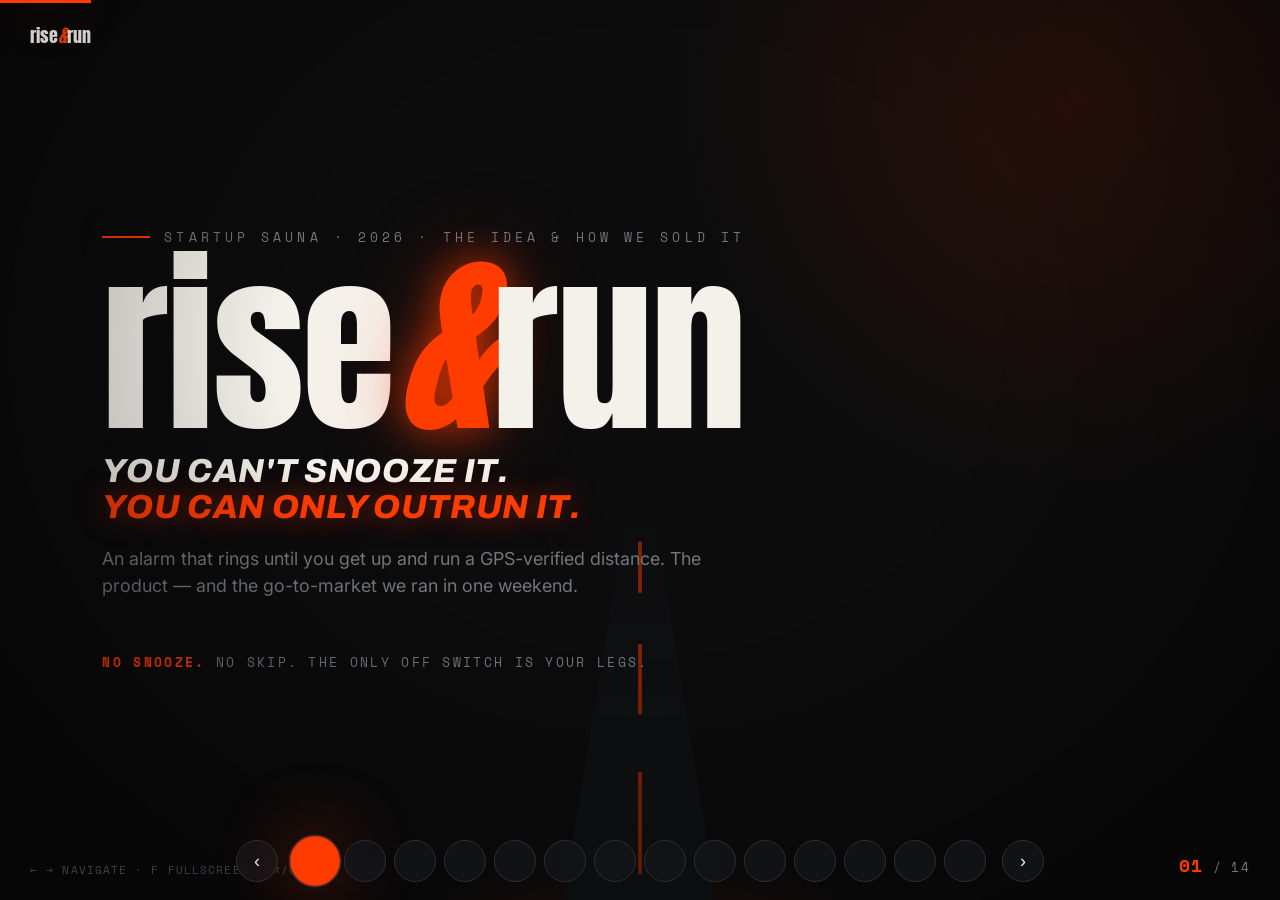
==== deck/index.html @ 5d92123a "fix slide 11 print/PDF layout (side-by-side screenshots)" ====
<!DOCTYPE html>
<html lang="en">
<head>
<meta charset="UTF-8" />
<meta name="viewport" content="width=device-width, initial-scale=1.0" />
<title>rise&amp;run — pitch deck</title>

<!--
  ============================================================================
  rise&run — PITCH DECK  (single self-contained file, no build step)
  ============================================================================
  COMBINED DECK: product fundamentals + a tight ~4-slide marketing/traction
  section with real Reddit proof. Built for a sales/marketing hackathon
  judged on "the idea AND how you sell it."

  HOW TO PRESENT
    1. Open this file in any modern browser (double-click index.html, or
       drag it into Chrome/Safari/Firefox).
    2. Navigate:
         →  /  Space  /  PageDown   = next slide
         ←  /  PageUp               = previous slide
         click the on-screen ‹ ›  or the dots at the bottom
         Home / End                = jump to first / last slide
    3. Press  f  for fullscreen (presentation mode).
    4. The slide counter (bottom-right) shows where you are.

  HOW TO EXPORT A PDF (this is how it gets sent to the judge)
    1. Press  Cmd-P  (Mac)  /  Ctrl-P  (Win/Linux).
    2. Destination: "Save as PDF".
    3. Layout: Landscape.   Margins: None.
    4. IMPORTANT: enable "Background graphics" so the black/ember art prints.
    5. Save → one clean slide per page.

  Screenshots (shot-getdisciplined.jpg, shot-sideproject.jpg) are local files
  in this folder. Fonts load from Google Fonts with system-font fallbacks, so
  the deck still renders fully offline.
  ============================================================================
-->

<link rel="preconnect" href="https://fonts.googleapis.com" />
<link rel="preconnect" href="https://fonts.gstatic.com" crossorigin />
<link href="https://fonts.googleapis.com/css2?family=Anton&family=Archivo:ital,wght@0,400..900;1,400..900&family=Inter:wght@400;500;600;700;800&family=Space+Mono:wght@400;700&display=swap" rel="stylesheet" />

<style>
  /* ===================== TOKENS ===================== */
  :root{
    --ink:#0B0B0C;
    --surface:#15181C;
    --ember:#FF3B00;
    --lime:#C6FF00;
    --bone:#F4F1EA;
    --steel:#6E757C;

    --ember-glow: 0 0 60px rgba(255,59,0,.45);
    --display: "Anton", "Archivo", "Arial Narrow", system-ui, sans-serif;
    --cond:    "Archivo", "Arial Narrow", system-ui, sans-serif;
    --body:    "Inter", system-ui, -apple-system, sans-serif;
    --mono:    "Space Mono", ui-monospace, "SFMono-Regular", monospace;
  }

  *{ box-sizing:border-box; margin:0; padding:0; }
  html,body{ height:100%; }
  body{
    background:var(--ink);
    color:var(--bone);
    font-family:var(--body);
    -webkit-font-smoothing:antialiased;
    overflow:hidden;
  }

  /* ===================== GLOBAL TEXTURE ===================== */
  /* film grain + vignette, fixed across the whole viewport */
  .grain, .vignette{
    position:fixed; inset:0; pointer-events:none; z-index:50;
  }
  .grain{
    opacity:.06; mix-blend-mode:overlay;
    background-image:url("data:image/svg+xml,%3Csvg xmlns='http://www.w3.org/2000/svg' width='160' height='160'%3E%3Cfilter id='n'%3E%3CfeTurbulence type='fractalNoise' baseFrequency='0.9' numOctaves='2' stitchTiles='stitch'/%3E%3C/filter%3E%3Crect width='100%25' height='100%25' filter='url(%23n)'/%3E%3C/svg%3E");
  }
  .vignette{
    background:radial-gradient(ellipse at 50% 38%, transparent 40%, rgba(0,0,0,.55) 100%);
    z-index:49;
  }

  /* ===================== DECK / SLIDES ===================== */
  .deck{ position:relative; height:100vh; width:100vw; }

  .slide{
    position:absolute; inset:0;
    display:none;
    flex-direction:column; justify-content:center;
    padding:6vh 8vw;
    opacity:0;
    transform:translateY(14px);
    transition:opacity .5s ease, transform .5s ease;
    overflow:hidden;
  }
  .slide.active{ display:flex; opacity:1; transform:none; }

  /* slide-level radial ember bloom (cheap depth) */
  .slide::before{
    content:""; position:absolute; z-index:0; pointer-events:none;
    width:75vw; height:75vw; right:-22vw; top:-30vw; border-radius:50%;
    background:radial-gradient(circle, rgba(255,59,0,.13) 0%, transparent 60%);
  }
  .slide > *{ position:relative; z-index:1; }

  /* section divider tint — marketing slides get a faint lime bloom */
  .slide.mktg::before{
    background:radial-gradient(circle, rgba(198,255,0,.10) 0%, transparent 60%);
  }

  /* kicker / eyebrow */
  .kicker{
    font-family:var(--mono);
    font-size:clamp(11px,1vw,14px);
    letter-spacing:.32em; text-transform:uppercase;
    color:var(--steel);
    display:flex; align-items:center; gap:14px;
    margin-bottom:2.4vh;
  }
  .kicker .num{ color:var(--ember); }
  .kicker .bar{ flex:0 0 48px; height:2px; background:var(--ember); box-shadow:var(--ember-glow); }
  .slide.mktg .kicker .num{ color:var(--lime); }
  .slide.mktg .kicker .bar{ background:var(--lime); box-shadow:0 0 60px rgba(198,255,0,.4); }
  .kicker .seg{ color:var(--lime); letter-spacing:.18em; }

  h1,h2{
    font-family:var(--display);
    font-weight:400;
    line-height:.92;
    letter-spacing:.005em;
    text-transform:uppercase;
  }
  .h-xl{ font-size:clamp(44px,8.4vw,150px); }
  .h-lg{ font-size:clamp(34px,5.6vw,92px); }
  .h-md{ font-size:clamp(28px,4.2vw,66px); }

  .ember{ color:var(--ember); text-shadow:0 0 28px rgba(255,59,0,.55); }
  .lime{ color:var(--lime); text-shadow:0 0 22px rgba(198,255,0,.45); }
  .steel{ color:var(--steel); }

  .lede{
    font-size:clamp(16px,1.7vw,24px);
    line-height:1.5; color:#cdc8bd; max-width:62ch;
    margin-top:2.6vh; font-weight:400;
  }
  .lede strong{ color:var(--bone); font-weight:700; }

  /* pull-quote / the hard one-liner that closes most slides */
  .punch{
    margin-top:auto;
    border-left:4px solid var(--ember);
    padding:.7em 0 .7em 1.1em;
    font-family:var(--cond);
    font-weight:800; font-style:italic;
    font-size:clamp(15px,1.7vw,24px);
    line-height:1.25; color:var(--bone);
    text-transform:uppercase; letter-spacing:.01em;
    max-width:70ch;
  }
  .punch.lime-rule{ border-color:var(--lime); }

  /* bullet list — hard imperative */
  ul.hard{ list-style:none; margin-top:3vh; display:grid; gap:1.4vh; max-width:78ch; }
  ul.hard li{
    position:relative; padding-left:34px;
    font-size:clamp(15px,1.55vw,21px); line-height:1.4; color:#d6d2c8;
  }
  ul.hard li::before{
    content:"›"; position:absolute; left:0; top:-2px;
    color:var(--ember); font-family:var(--display); font-size:1.25em; line-height:1;
  }
  ul.hard li strong{ color:var(--bone); }
  ul.hard li em{ color:var(--ember); font-style:normal; font-weight:700; }

  /* ===================== TITLE SLIDE ===================== */
  .title-wrap{ display:flex; flex-direction:column; height:100%; justify-content:center; }
  .wordmark{
    font-family:var(--display);
    font-size:clamp(64px,15vw,260px);
    line-height:.82; text-transform:lowercase; letter-spacing:-.01em;
  }
  .wordmark .amp{
    color:var(--ember);
    text-shadow:0 0 40px rgba(255,59,0,.7), 0 0 90px rgba(255,59,0,.35);
    font-style:italic;
  }
  .title-tag{
    font-family:var(--cond); font-weight:800; font-style:italic; text-transform:uppercase;
    font-size:clamp(18px,2.6vw,40px); letter-spacing:.02em; margin-top:3vh; line-height:1.1;
  }
  .title-sub{ color:var(--steel); margin-top:2.2vh; font-size:clamp(14px,1.4vw,20px); max-width:60ch; line-height:1.5; }
  .title-foot{
    font-family:var(--mono); color:var(--steel); letter-spacing:.18em; text-transform:uppercase;
    font-size:clamp(11px,1vw,13px); margin-top:6vh;
  }
  .title-foot b{ color:var(--ember); }

  /* ===================== STAT BLOCKS ===================== */
  .stat-row{ display:flex; flex-wrap:wrap; gap:clamp(20px,4vw,72px); margin-top:4vh; }
  .stat{ min-width:140px; }
  .stat .big{
    font-family:var(--display); font-size:clamp(40px,6vw,104px); line-height:.9; color:var(--ember);
    text-shadow:0 0 30px rgba(255,59,0,.4);
  }
  .stat .big.lime{ color:var(--lime); text-shadow:0 0 26px rgba(198,255,0,.4); }
  .stat .label{ font-family:var(--mono); text-transform:uppercase; letter-spacing:.14em; color:var(--steel); font-size:clamp(11px,1vw,14px); margin-top:1vh; line-height:1.4; }

  /* ===================== NUMBERED STEPS (solution) ===================== */
  .steps{ display:grid; grid-template-columns:repeat(auto-fit,minmax(210px,1fr)); gap:clamp(16px,2vw,28px); margin-top:4vh; }
  .step{
    border:1px solid #2a2e34; border-top:3px solid var(--ember);
    background:linear-gradient(180deg, rgba(255,59,0,.05), rgba(21,24,28,.4));
    padding:22px; border-radius:6px;
  }
  .step .n{ font-family:var(--display); color:var(--ember); font-size:clamp(28px,3.4vw,48px); line-height:1; }
  .step p{ margin-top:12px; font-size:clamp(14px,1.3vw,18px); line-height:1.4; color:#d6d2c8; }
  .step p b{ color:var(--bone); }

  /* ===================== PRODUCT FEATURE GRID ===================== */
  .feat-grid{ display:grid; grid-template-columns:repeat(3,1fr); gap:clamp(14px,1.6vw,22px); margin-top:3.4vh; }
  .feat{
    border:1px solid #23272d; border-radius:6px; padding:18px 20px;
    background:rgba(21,24,28,.55);
  }
  .feat h3{ font-family:var(--cond); text-transform:uppercase; font-weight:800; letter-spacing:.02em; font-size:clamp(14px,1.3vw,18px); color:var(--ember); margin-bottom:8px; }
  .feat p{ font-size:clamp(13px,1.2vw,16px); line-height:1.4; color:#cbc7bd; }

  /* tier ladder */
  .tiers{ display:flex; flex-wrap:wrap; gap:10px; margin-top:3vh; align-items:stretch; }
  .tier{
    flex:1 1 150px; border:1px solid #2a2e34; border-radius:6px; padding:14px 16px;
    background:rgba(21,24,28,.5); position:relative;
  }
  .tier .t-name{ font-family:var(--cond); font-weight:800; text-transform:uppercase; letter-spacing:.03em; font-size:clamp(14px,1.3vw,19px); }
  .tier .t-dist{ font-family:var(--mono); color:var(--steel); font-size:13px; margin-top:6px; }
  .tier:nth-child(1) .t-name{ color:#9aa0a6; }
  .tier:nth-child(2) .t-name{ color:var(--bone); }
  .tier:nth-child(3) .t-name{ color:var(--ember); }
  .tier:nth-child(4){ border-color:var(--ember); box-shadow:var(--ember-glow); }
  .tier:nth-child(4) .t-name{ color:var(--ember); }

  /* ===================== MARKET (TAM/SAM/SOM) ===================== */
  .market{ display:grid; grid-template-columns:1.1fr 1fr; gap:3vw; align-items:center; margin-top:2vh; }
  .rings{ position:relative; width:min(30vh,320px); aspect-ratio:1; margin:0 auto; }
  .ring{
    position:absolute; border-radius:50%; display:flex; align-items:flex-start; justify-content:center;
    border:2px solid; padding-top:14px; font-family:var(--mono); text-transform:uppercase; letter-spacing:.12em; font-size:clamp(10px,.95vw,13px);
  }
  .ring.tam{ inset:0; border-color:#33373d; color:var(--steel); background:radial-gradient(circle, rgba(110,117,124,.05), transparent 70%); }
  .ring.sam{ inset:18%; border-color:rgba(255,59,0,.5); color:#d8d4ca; background:radial-gradient(circle, rgba(255,59,0,.07), transparent 70%); }
  .ring.som{ inset:38%; border-color:var(--ember); color:var(--ember); box-shadow:var(--ember-glow); background:radial-gradient(circle, rgba(255,59,0,.18), transparent 70%); padding-top:0; align-items:center; }
  .ring.som b{ font-family:var(--display); font-size:clamp(18px,2.4vw,34px); letter-spacing:0; }
  .market-list{ display:grid; gap:1.8vh; }
  .market-list .m{ border-left:3px solid #2a2e34; padding-left:16px; }
  .market-list .m.tam{ border-color:var(--steel); }
  .market-list .m.sam{ border-color:rgba(255,59,0,.6); }
  .market-list .m.som{ border-color:var(--ember); }
  .market-list .m .k{ font-family:var(--display); font-size:clamp(18px,2vw,28px); }
  .market-list .m.tam .k{ color:var(--steel); }
  .market-list .m.sam .k{ color:#e7e3d9; }
  .market-list .m.som .k{ color:var(--ember); }
  .market-list .m p{ font-size:clamp(13px,1.2vw,16px); color:#cbc7bd; line-height:1.4; margin-top:4px; }
  .market-list .m p b{ color:var(--lime); }
  .disclaimer{ font-family:var(--mono); color:var(--steel); font-size:11px; letter-spacing:.06em; margin-top:1.4vh; }

  /* ===================== BUSINESS MODEL ===================== */
  .biz-grid{ display:grid; grid-template-columns:repeat(auto-fit,minmax(220px,1fr)); gap:clamp(14px,1.6vw,22px); margin-top:3.4vh; }
  .biz{
    border:1px solid #23272d; border-radius:8px; padding:20px 22px; background:rgba(21,24,28,.55);
  }
  .biz.pro{ border-color:var(--ember); box-shadow:var(--ember-glow); background:linear-gradient(180deg, rgba(255,59,0,.08), rgba(21,24,28,.5)); }
  .biz .tag{ font-family:var(--mono); text-transform:uppercase; letter-spacing:.16em; font-size:11px; color:var(--steel); }
  .biz.pro .tag{ color:var(--ember); }
  .biz .price{ font-family:var(--display); font-size:clamp(26px,3.2vw,46px); line-height:1; margin:8px 0 12px; }
  .biz.pro .price{ color:var(--ember); }
  .biz .price small{ font-family:var(--mono); font-size:13px; color:var(--steel); letter-spacing:.04em; }
  .biz ul{ list-style:none; display:grid; gap:7px; }
  .biz ul li{ font-size:clamp(13px,1.15vw,15px); color:#cbc7bd; padding-left:18px; position:relative; line-height:1.35; }
  .biz ul li::before{ content:"+"; position:absolute; left:0; color:var(--lime); font-weight:700; }
  /* slide 7: explicit flow with a centered arrow between Free and PRO */
  .biz-grid.biz-flow{ grid-template-columns:1fr auto 1.15fr 1fr; align-items:center; }
  .biz-arrow{
    align-self:center; justify-self:center; text-align:center;
    font-family:var(--display); color:var(--ember);
    font-size:clamp(24px,3vw,46px); line-height:1; text-shadow:var(--ember-glow);
  }

  /* ===================== FLYWHEEL (GTM) ===================== */
  .flywheel{ display:flex; flex-wrap:wrap; align-items:center; gap:10px; margin-top:3.4vh; }
  .fw-node{
    border:1px solid #2a2e34; border-radius:40px; padding:11px 20px;
    font-family:var(--cond); font-weight:800; text-transform:uppercase; letter-spacing:.03em;
    font-size:clamp(12px,1.2vw,17px); background:rgba(21,24,28,.6); white-space:nowrap;
  }
  .fw-node.hot{ border-color:var(--ember); color:var(--ember); box-shadow:var(--ember-glow); }
  .fw-arrow{ color:var(--ember); font-family:var(--display); font-size:clamp(18px,2vw,28px); }
  .fw-arrow.loop{ color:var(--lime); }

  /* ===================== COMPETITION TABLE ===================== */
  .comp-wrap{ margin-top:3vh; overflow-x:auto; }
  table.comp{ width:100%; border-collapse:collapse; font-size:clamp(12px,1.15vw,16px); }
  table.comp th, table.comp td{ padding:14px 12px; text-align:center; border-bottom:1px solid #23272d; }
  table.comp th{ font-family:var(--mono); text-transform:uppercase; letter-spacing:.08em; font-size:clamp(10px,.9vw,12px); color:var(--steel); font-weight:400; vertical-align:bottom; line-height:1.3; }
  table.comp td:first-child, table.comp th:first-child{ text-align:left; font-weight:600; }
  table.comp tr.us{ background:linear-gradient(90deg, rgba(255,59,0,.12), transparent); }
  table.comp tr.us td:first-child{ font-family:var(--cond); font-weight:800; text-transform:lowercase; font-size:1.25em; color:var(--ember); }
  .yes{ color:var(--lime); font-weight:700; font-size:1.2em; }
  .no{ color:#454a50; font-size:1.1em; }
  .partial{ color:var(--steel); font-size:1.1em; }

  /* ===================== ROADMAP ===================== */
  .road{ display:grid; grid-template-columns:repeat(5,1fr); gap:0; margin-top:4vh; position:relative; }
  .road::before{ content:""; position:absolute; left:0; right:0; top:14px; height:2px; background:linear-gradient(90deg,var(--ember),var(--lime)); opacity:.5; }
  .milestone{ padding-right:14px; }
  .milestone .dot{ width:14px; height:14px; border-radius:50%; background:var(--ember); position:relative; z-index:1; box-shadow:var(--ember-glow); margin-bottom:18px; }
  .milestone:last-child .dot{ background:var(--lime); box-shadow:0 0 24px rgba(198,255,0,.5); }
  .milestone .q{ font-family:var(--display); color:var(--ember); font-size:clamp(16px,1.8vw,26px); }
  .milestone:last-child .q{ color:var(--lime); }
  .milestone .m-list{ font-size:clamp(12px,1.1vw,15px); color:#cbc7bd; line-height:1.45; margin-top:8px; }
  .milestone.done .dot{ background:var(--lime); box-shadow:0 0 24px rgba(198,255,0,.5); }
  .milestone.done .q{ color:var(--lime); }

  /* ===================== PROOF / SCREENSHOTS ===================== */
  .proof{ display:grid; grid-template-columns:auto 1fr; gap:clamp(24px,4vw,64px); align-items:center; margin-top:2.6vh; }
  .proof.two{ grid-template-columns:auto auto 1fr; gap:clamp(16px,2.4vw,40px); }
  .shot-frame{
    border:1px solid #2a2e34; border-radius:14px; padding:10px;
    background:linear-gradient(180deg, rgba(255,59,0,.08), rgba(21,24,28,.65));
    box-shadow:0 24px 60px rgba(0,0,0,.55), var(--ember-glow);
    width:min(20vh,165px);
  }
  .shot-frame.lime-frame{
    background:linear-gradient(180deg, rgba(198,255,0,.08), rgba(21,24,28,.65));
    box-shadow:0 24px 60px rgba(0,0,0,.55), 0 0 50px rgba(198,255,0,.3);
  }
  .shot-frame img{
    display:block; width:100%; height:auto; border-radius:8px;
    max-height:46vh; object-fit:cover; object-position:top;
  }
  .shot-frame .cap{ font-family:var(--mono); font-size:11px; letter-spacing:.1em; text-transform:uppercase; color:var(--steel); text-align:center; margin-top:8px; }
  .proof-read{ display:grid; gap:2.2vh; }
  .proof-read .quote{
    font-family:var(--cond); font-weight:800; font-style:italic; text-transform:uppercase;
    font-size:clamp(20px,2.8vw,42px); line-height:1.04; color:var(--bone);
  }
  .proof-read .src{ font-family:var(--mono); color:var(--steel); font-size:clamp(11px,1vw,14px); letter-spacing:.14em; text-transform:uppercase; }
  .proof-read ul.hard{ margin-top:.5vh; }
  ul.hard li em.limetag{ color:var(--lime); }
  @media (max-width:820px){ .proof, .proof.two{ grid-template-columns:1fr; } .shot-frame{ width:min(40vw,200px); margin:0 auto; } }

  /* subreddit chip cloud (execution slide) */
  .subs{ display:flex; flex-wrap:wrap; gap:8px 9px; margin-top:3vh; max-width:88ch; }
  .sub{
    font-family:var(--mono); font-size:clamp(11px,1.05vw,15px);
    border:1px solid #2a2e34; border-radius:30px; padding:7px 14px;
    color:#cbc7bd; background:rgba(21,24,28,.55); white-space:nowrap;
  }
  .sub.hot{ border-color:var(--ember); color:var(--ember); box-shadow:0 0 20px rgba(255,59,0,.25); }

  /* ===================== THE ASK / CLOSE ===================== */
  .ask-wrap{ display:flex; flex-direction:column; height:100%; justify-content:center; }
  .ask-cta{
    font-family:var(--display); text-transform:lowercase; font-size:clamp(30px,5vw,84px);
    margin-top:5vh; line-height:.95;
  }
  .ask-line{
    font-family:var(--cond); font-weight:800; font-style:italic; text-transform:uppercase;
    color:var(--lime); font-size:clamp(18px,2.4vw,38px); margin-top:3vh; letter-spacing:.02em;
  }

  /* ===================== CHROME: NAV / DOTS / COUNTER / PROGRESS ===================== */
  .progress{ position:fixed; top:0; left:0; height:3px; background:var(--ember); box-shadow:var(--ember-glow); z-index:60; transition:width .4s ease; width:0; }

  .brandmark{ position:fixed; top:22px; left:30px; z-index:60; font-family:var(--display); text-transform:lowercase; font-size:18px; letter-spacing:0; color:var(--bone); opacity:.85; }
  .brandmark .amp{ color:var(--ember); font-style:italic; }

  .counter{
    position:fixed; bottom:22px; right:30px; z-index:60;
    font-family:var(--mono); letter-spacing:.1em; color:var(--steel); font-size:13px;
  }
  .counter b{ color:var(--ember); font-size:18px; }

  .nav-btns{ position:fixed; bottom:18px; left:50%; transform:translateX(-50%); z-index:60; display:flex; align-items:center; gap:16px; }
  .nav-btns button{
    background:rgba(21,24,28,.7); border:1px solid #2a2e34; color:var(--bone);
    width:42px; height:42px; border-radius:50%; cursor:pointer; font-size:18px;
    display:grid; place-items:center; transition:.18s; backdrop-filter:blur(6px);
  }
  .nav-btns button:hover{ border-color:var(--ember); color:var(--ember); box-shadow:var(--ember-glow); }

  .dots{ display:flex; gap:8px; align-items:center; }
  .dot-btn{ width:9px; height:9px; border-radius:50%; background:#2f343b; border:none; cursor:pointer; padding:0; transition:.2s; }
  .dot-btn:hover{ background:var(--steel); }
  .dot-btn.active{ background:var(--ember); box-shadow:var(--ember-glow); transform:scale(1.25); }

  .hint{ position:fixed; bottom:22px; left:30px; z-index:60; font-family:var(--mono); color:#3c4148; font-size:11px; letter-spacing:.1em; text-transform:uppercase; }

  /* SVG road-to-horizon on title */
  .road-svg{ position:absolute; inset:auto 0 0 0; width:100%; height:42vh; z-index:0; opacity:.55; }

  /* ===================== RESPONSIVE ===================== */
  @media (max-width:820px){
    .market{ grid-template-columns:1fr; gap:3vh; }
    .road{ grid-template-columns:1fr 1fr; gap:24px 16px; }
    .road::before{ display:none; }
    .biz-grid, .feat-grid{ grid-template-columns:1fr 1fr; }
    .biz-grid.biz-flow{ grid-template-columns:1fr 1fr; }
    .biz-grid.biz-flow .biz-arrow{ display:none; }
    .slide{ padding:8vh 7vw; }
    .nav-btns{ gap:10px; }
    .dots{ display:none; }
  }
  @media (max-width:520px){
    .biz-grid, .feat-grid, .steps{ grid-template-columns:1fr; }
    .biz-grid.biz-flow{ grid-template-columns:1fr; }
    .road{ grid-template-columns:1fr; }
  }

  /* ===================== PRINT (Cmd/Ctrl-P → Save as PDF) ===================== */
  @page{ size:1280px 720px; margin:0; }
  @media print{
    html,body{ height:auto; overflow:visible; background:var(--ink); }
    body{ -webkit-print-color-adjust:exact; print-color-adjust:exact; }
    .grain,.vignette,.progress,.brandmark,.counter,.nav-btns,.hint{ display:none !important; }
    .deck{ height:auto; }
    .slide{
      display:flex !important; opacity:1 !important; transform:none !important;
      position:relative; inset:auto;
      width:1280px; height:720px;
      page-break-after:always; break-after:page;
      -webkit-print-color-adjust:exact; print-color-adjust:exact;
    }
    .slide:last-child{ page-break-after:auto; break-after:auto; }
    .slide::before{ -webkit-print-color-adjust:exact; print-color-adjust:exact; }
    /* slide 11 proof: force side-by-side, fixed px (vh is unreliable in print), fit 720px page */
    .proof, .proof.two{ grid-template-columns:150px 150px 1fr !important; gap:30px !important; align-items:start !important; margin-top:10px !important; }
    .shot-frame{ width:150px !important; padding:6px !important; }
    .shot-frame img{ max-height:300px !important; height:300px !important; object-fit:cover; object-position:top; }
    .shot-frame .cap{ font-size:9px !important; }
    .proof-read{ gap:14px !important; }
    .proof-read .quote{ font-size:24px !important; line-height:1.05 !important; }
    .proof-read .pt, .proof-read li, .proof-read p{ font-size:13px !important; }
    .proof-read .punch, .lime-rule{ font-size:16px !important; margin-top:8px !important; }
  }
</style>
</head>
<body>

<div class="grain"></div>
<div class="vignette"></div>
<div class="progress" id="progress"></div>
<div class="brandmark">rise<span class="amp">&amp;</span>run</div>

<main class="deck" id="deck">

  <!-- ============ SLIDE 1 — TITLE ============ -->
  <section class="slide" data-title="Title">
    <svg class="road-svg" viewBox="0 0 1000 400" preserveAspectRatio="xMidYMax slice" aria-hidden="true">
      <defs>
        <linearGradient id="roadg" x1="0" y1="1" x2="0" y2="0">
          <stop offset="0%" stop-color="#15181C"/>
          <stop offset="100%" stop-color="#0B0B0C"/>
        </linearGradient>
        <radialGradient id="sun" cx="50%" cy="100%" r="60%">
          <stop offset="0%" stop-color="#FF3B00" stop-opacity=".7"/>
          <stop offset="100%" stop-color="#FF3B00" stop-opacity="0"/>
        </radialGradient>
      </defs>
      <circle cx="500" cy="400" r="260" fill="url(#sun)"/>
      <polygon points="500,30 560,400 440,400" fill="url(#roadg)"/>
      <g stroke="#FF3B00" stroke-width="3" opacity=".85">
        <line x1="500" y1="60"  x2="500" y2="90"/>
        <line x1="500" y1="120" x2="500" y2="160"/>
        <line x1="500" y1="200" x2="500" y2="255"/>
        <line x1="500" y1="300" x2="500" y2="380"/>
      </g>
    </svg>

    <div class="title-wrap">
      <div class="kicker"><span class="bar"></span> Startup Sauna · 2026 · the idea &amp; how we sold it</div>
      <div class="wordmark">rise<span class="amp">&amp;</span>run</div>
      <div class="title-tag">You can't snooze it.<br><span class="ember">You can only outrun it.</span></div>
      <div class="title-sub">An alarm that rings until you get up and run a GPS-verified distance. The product — and the go-to-market we ran in one weekend.</div>
      <div class="title-foot"><b>NO SNOOZE.</b> NO SKIP. THE ONLY OFF SWITCH IS YOUR LEGS.</div>
    </div>
  </section>

  <!-- ============ SLIDE 2 — PROBLEM ============ -->
  <section class="slide" data-title="Problem">
    <div class="kicker"><span class="num">02</span><span class="bar"></span> The problem</div>
    <h2 class="h-lg">The snooze button is <span class="ember">beating a generation.</span></h2>
    <ul class="hard">
      <li>Millions of young people have decided to <strong>"lock in"</strong> — gym, focus, 5am, looksmaxing.</li>
      <li>They fail at the <strong>exact same second</strong> every morning: the edge of the bed.</li>
      <li>Every alarm, every habit app, every "5am club" book leans on the willpower you have <em>least</em> of — half-asleep, warm, lying down.</li>
    </ul>
    <p class="punch">Willpower is lowest the second the alarm goes off. That's the moment everyone loses.</p>
  </section>

  <!-- ============ SLIDE 3 — HOW IT WORKS ============ -->
  <section class="slide" data-title="How it works">
    <div class="kicker"><span class="num">03</span><span class="bar"></span> How it works · run-to-dismiss</div>
    <h2 class="h-md">The alarm only stops when your <span class="ember">GPS + pedometer</span> confirm you ran.</h2>
    <div class="steps">
      <div class="step"><div class="n">01</div><p>Set a distance the night before — <b>250m to 10k.</b></p></div>
      <div class="step"><div class="n">02</div><p>At wake-time it goes off. <b>Escalating volume.</b> No snooze. No skip.</p></div>
      <div class="step"><div class="n">03</div><p>The only off switch is <b>your legs</b> — GPS + pedometer verify every meter.</p></div>
      <div class="step"><div class="n">04</div><p>You're <b>awake, outside, already won</b> — before most people open their eyes.</p></div>
    </div>
    <div class="tiers">
      <div class="tier"><div class="t-name">Recruit</div><div class="t-dist">250 m</div></div>
      <div class="tier"><div class="t-name">Soldier</div><div class="t-dist">1 km</div></div>
      <div class="tier"><div class="t-name">Savage</div><div class="t-dist">5 km</div></div>
      <div class="tier"><div class="t-name">Goggins Mode</div><div class="t-dist">10 km · no mercy</div></div>
    </div>
  </section>

  <!-- ============ SLIDE 4 — PRODUCT / FEATURES ============ -->
  <section class="slide" data-title="Product">
    <div class="kicker"><span class="num">04</span><span class="bar"></span> The product · built hardcore</div>
    <h2 class="h-md">Pick your level. <span class="ember">Then earn it.</span></h2>
    <div class="feat-grid">
      <div class="feat"><h3>Hardcore Mode</h3><p>Stop running and the alarm relaunches. No pausing the suck.</p></div>
      <div class="feat"><h3>Streaks &amp; Proof</h3><p>Calloused-mind streak, sunrise count, total km outrun — GPS-verified.</p></div>
      <div class="feat"><h3>Squads &amp; Leaderboard</h3><p>Everyone sees who got up. Drag your friends out of bed.</p></div>
      <div class="feat"><h3>Auto Share-Cards</h3><p>Every run auto-becomes a post for IG / TikTok. The run is the content.</p></div>
      <div class="feat"><h3>Coach Voice Packs</h3><p>Hardcore wake-up lines in your ear — brand-safe, picked by you.</p></div>
      <div class="feat"><h3>Free to get up</h3><p>One alarm, basic distances, basic streak — free forever. PRO to lock in.</p></div>
    </div>
    <p class="punch">The phone becomes the coach you can't argue with at 6am.</p>
  </section>

  <!-- ============ SLIDE 5 — WHY NOW ============ -->
  <section class="slide" data-title="Why now">
    <div class="kicker"><span class="num">05</span><span class="bar"></span> Why now</div>
    <h2 class="h-md">Running is exploding. Discipline went mainstream. <span class="ember">Both live online.</span></h2>
    <ul class="hard">
      <li>Running is the <strong>fastest-growing sport</strong> among under-30s — run clubs are the new nightlife.</li>
      <li><strong>"Locking in" / discipline / looksmaxing / 75 Hard / hybrid-athlete</strong> is one of the largest, most online youth movements on the planet.</li>
      <li>This tribe <strong>screenshots streaks and posts 6am runs</strong> — proof-of-discipline is the content they already make.</li>
    </ul>
    <p class="punch">The audience exists, it's organised, and it's starving for a tool that's actually hard.</p>
  </section>

  <!-- ============ SLIDE 6 — MARKET ============ -->
  <section class="slide" data-title="Market">
    <div class="kicker"><span class="num">06</span><span class="bar"></span> Market size</div>
    <h2 class="h-md">A subscription wedge into a <span class="ember">massive, proven</span> category.</h2>
    <div class="market">
      <div class="rings">
        <div class="ring tam">TAM</div>
        <div class="ring sam">SAM</div>
        <div class="ring som"><b>€2M</b></div>
      </div>
      <div class="market-list">
        <div class="m tam"><div class="k">Tens of €B</div><p>TAM — global health/fitness + habit + alarm apps, double-digit growth.</p></div>
        <div class="m sam"><div class="k">~100M+ users</div><p>SAM — young, English-speaking discipline / fitness / running app users, already paying for <b>Strava, Duolingo, Whoop.</b></p></div>
        <div class="m som"><div class="k">€2M ARR</div><p>SOM Y1 — 1M installs → <b>50k PRO</b> at €39.99/yr.</p></div>
      </div>
    </div>
    <div class="disclaimer">Figures illustrative — directional framing, not forecasts.</div>
  </section>

  <!-- ============ SLIDE 7 — BUSINESS MODEL ============ -->
  <section class="slide" data-title="Business model">
    <div class="kicker"><span class="num">07</span><span class="bar"></span> Business model</div>
    <h2 class="h-md">Freemium → PRO. Then the tribe <span class="ember">buys identity.</span></h2>
    <div class="biz-grid biz-flow">
      <div class="biz">
        <div class="tag">Free</div>
        <div class="price">€0</div>
        <ul>
          <li>One alarm</li>
          <li>Basic distances</li>
          <li>Basic streak</li>
        </ul>
      </div>
      <div class="biz-arrow" aria-hidden="true">→</div>
      <div class="biz pro">
        <div class="tag">rise&amp;run PRO</div>
        <div class="price">€5.99<small> /mo · €39.99/yr</small></div>
        <ul>
          <li>Unlimited alarms · all tiers</li>
          <li>Hardcore Mode · Goggins Mode</li>
          <li>Squads &amp; leaderboards</li>
          <li>All coach voice packs</li>
          <li>Advanced stats · share-cards</li>
        </ul>
      </div>
      <div class="biz">
        <div class="tag">Squad &amp; Teams</div>
        <div class="price">€3.99<small> /user /mo</small></div>
        <ul>
          <li>Group plans for run clubs</li>
          <li>Gyms &amp; accountability pods</li>
          <li>Plus merch &amp; affiliate — "no snooze" gear, kit, brand deals</li>
        </ul>
      </div>
    </div>
    <p class="punch">The subscription pays the bills. The movement prints the moat.</p>
  </section>

  <!-- ============ SLIDE 8 — COMPETITION ============ -->
  <section class="slide" data-title="Competition">
    <div class="kicker"><span class="num">08</span><span class="bar"></span> Competition · the wedge</div>
    <h2 class="h-md">Everyone else is <span class="ember">dismissible.</span> We make quitting <span class="lime">physically impossible.</span></h2>
    <div class="comp-wrap">
      <table class="comp">
        <thead>
          <tr>
            <th></th>
            <th>Can't be<br>snoozed</th>
            <th>Real movement<br>to dismiss</th>
            <th>Streak / squad<br>social layer</th>
            <th>Owns the<br>discipline tribe</th>
          </tr>
        </thead>
        <tbody>
          <tr>
            <td>Alarm apps (Alarmy etc.)</td>
            <td class="partial">◐</td><td class="no">✕</td><td class="no">✕</td><td class="no">✕</td>
          </tr>
          <tr>
            <td>Habit apps</td>
            <td class="no">✕</td><td class="no">✕</td><td class="partial">◐</td><td class="no">✕</td>
          </tr>
          <tr>
            <td>"Wellness" / running apps</td>
            <td class="no">✕</td><td class="no">✕</td><td class="yes">✓</td><td class="partial">◐</td>
          </tr>
          <tr class="us">
            <td>rise&amp;run</td>
            <td class="yes">✓</td><td class="yes">✓</td><td class="yes">✓</td><td class="yes">✓</td>
          </tr>
        </tbody>
      </table>
    </div>
    <p class="punch lime-rule">An alarm is copyable. A tribe that wakes up together and posts about it is not.</p>
  </section>

  <!-- ============ MARKETING / TRACTION SECTION (4 slides) ============ -->

  <!-- ============ SLIDE 9 — THE NICHE ============ -->
  <section class="slide mktg" data-title="The niche">
    <div class="kicker"><span class="seg">go-to-market ·</span> <span class="num">09</span><span class="bar"></span> the niche</div>
    <h2 class="h-md">There's a tribe that <span class="lime">wants to be forced</span> to show up.</h2>
    <ul class="hard">
      <li>The <strong>"lock in" / discipline / Goggins / 5am-running</strong> crowd — mostly <em class="limetag">16–30</em>, intensely online.</li>
      <li>They don't want a gentler alarm. They want <strong>no escape.</strong> Our product is the thing they keep asking for.</li>
      <li>They're <strong>concentrated</strong> — packed into specific Reddit and X communities, talking about exactly this every day.</li>
    </ul>
    <p class="punch lime-rule">The perfect early adopters don't need convincing — <span class="lime">they need finding.</span></p>
  </section>

  <!-- ============ SLIDE 10 — GTM THESIS + EXECUTION ============ -->
  <section class="slide mktg" data-title="GTM thesis + execution">
    <div class="kicker"><span class="seg">go-to-market ·</span> <span class="num">10</span><span class="bar"></span> thesis &amp; execution</div>
    <h2 class="h-md">Don't advertise <em style="font-style:normal;color:var(--steel)">at</em> them. <span class="lime">Embed in the conversations they're already having.</span></h2>
    <div class="stat-row">
      <div class="stat"><div class="big">68</div><div class="label">genuine, on-topic<br>comments posted</div></div>
      <div class="stat"><div class="big">~16</div><div class="label">subreddits<br>where the tribe lives</div></div>
      <div class="stat"><div class="big lime">+X</div><div class="label">posts on X<br>across the niche</div></div>
      <div class="stat"><div class="big lime">LIVE</div><div class="label">product + waitlist<br>shipped, day one</div></div>
    </div>
    <div class="subs">
      <span class="sub hot">r/getdisciplined</span>
      <span class="sub">r/decidingtobebetter</span>
      <span class="sub">r/productivity</span>
      <span class="sub">r/running</span>
      <span class="sub">r/selfimprovement</span>
      <span class="sub">r/Habits</span>
      <span class="sub">r/GetMotivated</span>
      <span class="sub">r/ADHD</span>
      <span class="sub">r/Discipline</span>
      <span class="sub">r/GetStudying</span>
      <span class="sub">r/LifeProTips</span>
      <span class="sub">r/selfhelp</span>
      <span class="sub hot">r/SideProject</span>
      <span class="sub">r/BettermentBookClub</span>
      <span class="sub">+ more</span>
    </div>
    <p class="punch lime-rule">"How do I stop snoozing?" — we show up as the answer. Content is the distribution. <span class="lime">Every run a share-card.</span></p>
  </section>

  <!-- ============ SLIDE 11 — PROOF (BOTH SCREENSHOTS) ============ -->
  <section class="slide mktg" data-title="Proof">
    <div class="kicker"><span class="seg">go-to-market ·</span> <span class="num">11</span><span class="bar"></span> proof · real demand from strangers</div>
    <div class="proof two">
      <div class="shot-frame">
        <img src="shot-getdisciplined.jpg" alt="Our comment in r/getdisciplined: 7 upvotes, the original poster replied 'thanks man', waitlist link visible." />
        <div class="cap">r/getdisciplined · 7 upvotes</div>
      </div>
      <div class="shot-frame lime-frame">
        <img src="shot-sideproject.jpg" alt="Our r/SideProject post: 222 views, a commenter asked 'when are you launching?', a Top-1% poster said people will actually try this." />
        <div class="cap">r/SideProject · 222 views</div>
      </div>
      <div class="proof-read">
        <div class="quote">OP said <span class="ember">"thanks man."</span><br>A stranger asked <span class="lime">"when are you launching?"</span></div>
        <ul class="hard" style="margin-top:0">
          <li>The <strong>waitlist link landed inside the conversation</strong> — in front of the exact person asking for help.</li>
          <li>222 views on a cold post; a <strong>Top-1% poster</strong>: <em class="limetag">"people will actually try this."</em></li>
          <li>Zero followers — and they wanted in.</li>
        </ul>
      </div>
    </div>
    <p class="punch lime-rule">No ad ever gets a "thanks man." A real answer does. <span class="lime">Demand validated by people who owe us nothing.</span></p>
  </section>

  <!-- ============ SLIDE 12 — TRACTION + LEARNINGS + NEXT ============ -->
  <section class="slide mktg" data-title="Traction + what we learned + next">
    <div class="kicker"><span class="seg">go-to-market ·</span> <span class="num">12</span><span class="bar"></span> traction · learnings · next</div>
    <h2 class="h-md">First real signups — <span class="lime">from cold, in hours.</span></h2>
    <div class="stat-row">
      <div class="stat"><div class="big lime">1st</div><div class="label">real waitlist<br>signups already in</div></div>
      <div class="stat"><div class="big">0</div><div class="label">followers we<br>started with</div></div>
      <div class="stat"><div class="big">100%</div><div class="label">organic — embedded<br>conversation only</div></div>
    </div>
    <ul class="hard">
      <li><strong>What we learned:</strong> Reddit suppresses new-account <em>link-posts</em> — our r/SideProject post pulled 222 views then got filtered. So we pivoted to <strong>comments on high-traffic threads.</strong></li>
      <li><strong>Next:</strong> creator partnerships (running / discipline TikTok &amp; IG), go deeper in the communities that responded, small paid CAC tests, and ship the <strong>iOS + Android app.</strong></li>
    </ul>
    <p class="punch lime-rule">Proven motion, ready to pour fuel on.</p>
  </section>

  <!-- ============ SLIDE 13 — WENT FURTHER (ON IMMERSIVE) ============ -->
  <section class="slide mktg" data-title="We went further · on Immersive">
    <div class="kicker"><span class="seg">momentum ·</span> <span class="num">13</span><span class="bar"></span> we saw the demand — so we went further</div>
    <h2 class="h-md">Validated → <span class="lime">going further,</span> on <span class="ember">Immersive.</span></h2>
    <p class="lede">Once we saw real demand — the <strong>Reddit engagement</strong> and <strong>first waitlist signups</strong> — we committed to building the actual product. We used <strong>Immersive</strong> to move fast.</p>
    <div class="feat-grid">
      <div class="feat"><h3>Built the product</h3><p>Stopped validating, started shipping — the real app, not a mockup.</p></div>
      <div class="feat"><h3>Reached out to investors</h3><p>Tapped Immersive's investor network to open conversations early.</p></div>
      <div class="feat"><h3>Reached out to talent</h3><p>Sourced builders through Immersive's talent marketplace.</p></div>
      <div class="feat"><h3>Found the community</h3><p>Discovered other startups building alongside us on the platform.</p></div>
      <div class="feat"><h3>Strong first versions, fast</h3><p>The platform generated brand, pitch deck, business plan and AI videos — in record time.</p></div>
      <div class="feat"><h3>The Q&amp;A wizard sharpened it</h3><p>Structured questions meant more answers → a better deck and business plan.</p></div>
    </div>
    <p class="punch lime-rule">Demand pulled us forward. <span class="lime">Immersive let us run.</span></p>
  </section>

  <!-- ============ SLIDE 14 — CLOSE ============ -->
  <section class="slide mktg" data-title="Close">
    <div class="ask-wrap">
      <div class="kicker"><span class="num">14</span><span class="bar"></span> the close</div>
      <h2 class="h-lg">Found the tribe. Embedded. <span class="lime">Validated demand</span> — in a weekend.</h2>
      <ul class="hard">
        <li>Shipped the product + waitlist, ran a <strong>68-comment / ~16-subreddit</strong> blitz, and pulled the <strong>first real signups</strong> from a cold start.</li>
        <li>Built for the people who want <em class="limetag">no escape.</em></li>
      </ul>
      <div class="ask-cta">rise<span class="ember">&amp;</span>run</div>
      <div class="ask-line">You can't snooze it. You can only outrun it.</div>
      <div class="title-foot" style="margin-top:3vh"><b>JOIN THE WAITLIST →</b> toukoursin.github.io/riserun</div>
    </div>
  </section>

</main>

<!-- ============ CHROME ============ -->
<div class="hint">← → navigate · F fullscreen · ⌘/Ctrl-P → PDF</div>
<div class="counter"><b id="cur">01</b> / <span id="total">14</span></div>
<div class="nav-btns">
  <button id="prev" aria-label="Previous slide">‹</button>
  <div class="dots" id="dots"></div>
  <button id="next" aria-label="Next slide">›</button>
</div>

<script>
(function(){
  "use strict";
  var slides = Array.prototype.slice.call(document.querySelectorAll(".slide"));
  var total  = slides.length;
  var cur    = 0;

  var elCur      = document.getElementById("cur");
  var elTotal    = document.getElementById("total");
  var elProgress = document.getElementById("progress");
  var elDots     = document.getElementById("dots");

  elTotal.textContent = String(total).padStart(2,"0");

  // build dots
  slides.forEach(function(s, i){
    var b = document.createElement("button");
    b.className = "dot-btn";
    b.setAttribute("aria-label", "Go to slide " + (i+1) + ": " + (s.dataset.title||""));
    b.addEventListener("click", function(){ go(i); });
    elDots.appendChild(b);
  });
  var dots = Array.prototype.slice.call(elDots.children);

  function render(){
    slides.forEach(function(s, i){ s.classList.toggle("active", i === cur); });
    dots.forEach(function(d, i){ d.classList.toggle("active", i === cur); });
    elCur.textContent = String(cur+1).padStart(2,"0");
    elProgress.style.width = (((cur+1)/total)*100) + "%";
  }

  function go(i){
    cur = Math.max(0, Math.min(total-1, i));
    render();
  }
  function next(){ go(cur+1); }
  function prev(){ go(cur-1); }

  document.getElementById("next").addEventListener("click", next);
  document.getElementById("prev").addEventListener("click", prev);

  document.addEventListener("keydown", function(e){
    switch(e.key){
      case "ArrowRight":
      case "PageDown":
        e.preventDefault(); next(); break;
      case " ": // spacebar
        e.preventDefault(); next(); break;
      case "ArrowLeft":
      case "PageUp":
        e.preventDefault(); prev(); break;
      case "Home":
        e.preventDefault(); go(0); break;
      case "End":
        e.preventDefault(); go(total-1); break;
      case "f":
      case "F":
        e.preventDefault();
        if(!document.fullscreenElement){
          (document.documentElement.requestFullscreen || function(){}).call(document.documentElement);
        } else {
          (document.exitFullscreen || function(){}).call(document);
        }
        break;
    }
  });

  // touch / swipe
  var sx = 0;
  document.addEventListener("touchstart", function(e){ sx = e.changedTouches[0].clientX; }, {passive:true});
  document.addEventListener("touchend", function(e){
    var dx = e.changedTouches[0].clientX - sx;
    if(Math.abs(dx) > 50){ dx < 0 ? next() : prev(); }
  }, {passive:true});

  // support deep-linking via #3 etc.
  var h = parseInt((location.hash||"").replace("#",""),10);
  if(!isNaN(h) && h>=1 && h<=total){ cur = h-1; }

  render();
})();
</script>
</body>
</html>
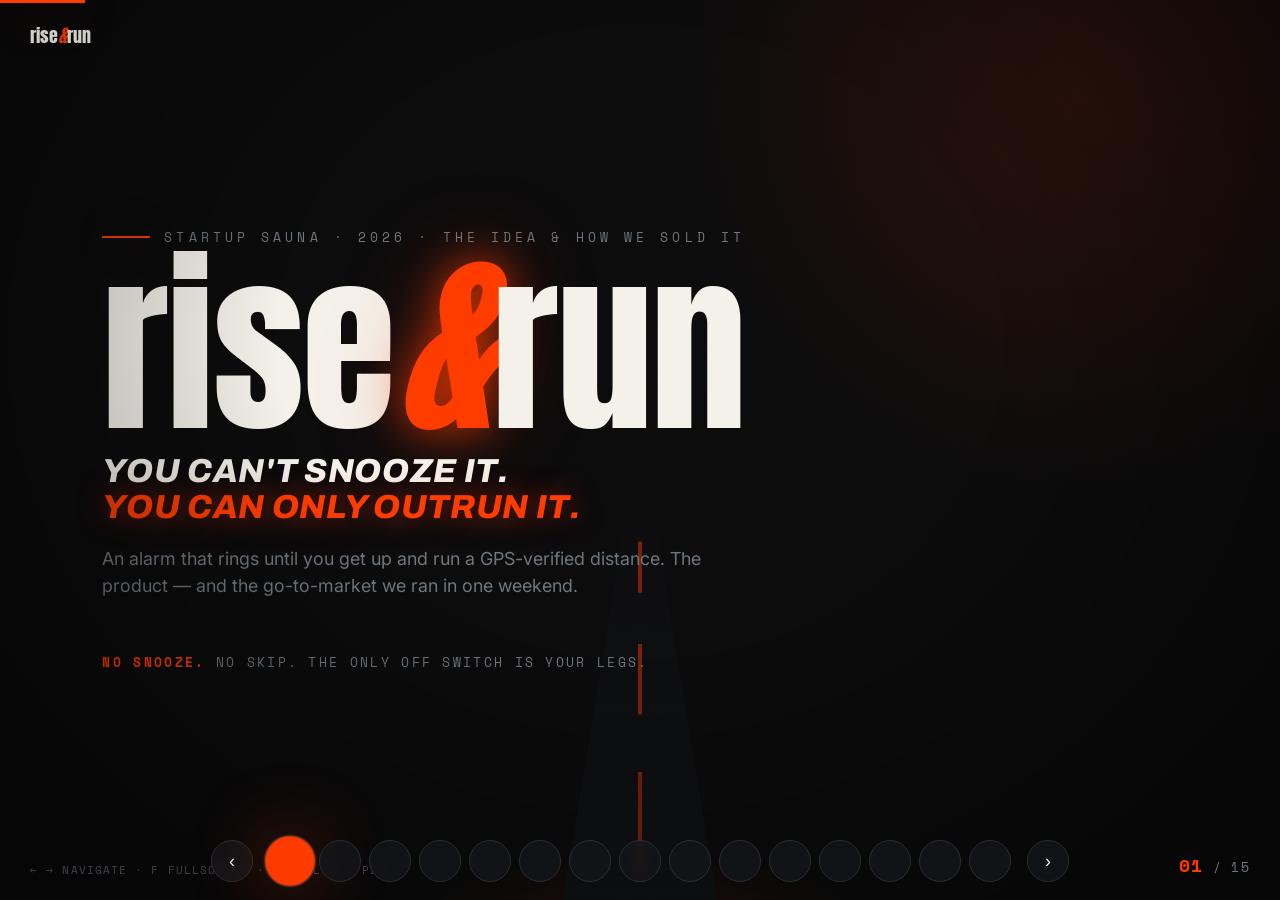
==== commit e5f6a935: "deck: add "Partnerships in motion" slide (14), renumber close to 15 New second-to-last slide: brands" ====
--- a/deck/index.html
+++ b/deck/index.html
@@ -740,10 +740,23 @@
     <p class="punch lime-rule">Demand pulled us forward. <span class="lime">Immersive let us run.</span></p>
   </section>
 
-  <!-- ============ SLIDE 14 — CLOSE ============ -->
+  <!-- ============ SLIDE 14 — PARTNERSHIPS IN MOTION ============ -->
+  <section class="slide mktg" data-title="Partnerships in motion">
+    <div class="kicker"><span class="seg">momentum ·</span> <span class="num">14</span><span class="bar"></span> partnerships in motion</div>
+    <h2 class="h-md">Demand validated → <span class="lime">we started building distribution.</span></h2>
+    <p class="lede"><strong>We're not waiting for launch.</strong> First partnership outreach is already out — to the brands and creators whose audience IS our audience.</p>
+    <div class="feat-grid">
+      <div class="feat"><h3>Brands · contacted</h3><p><b>Gymshark</b>, <b>Planet Fitness</b>, <b>Midnight Runners</b> — bundles &amp; co-branded morning challenges.</p></div>
+      <div class="feat"><h3>Running apps · contacted</h3><p><b>eseo</b> and <b>Run the Day</b> — affiliate &amp; cross-promo with players already in the run.</p></div>
+      <div class="feat"><h3>Creators · contacted</h3><p>Running / discipline / "5am club" creators in our <em>exact</em> niche — affiliate &amp; creator deals.</p></div>
+    </div>
+    <p class="punch lime-rule">rise&amp;run's users ARE their customers — early-morning runners &amp; the discipline crowd. <span class="lime">A natural collab, not a cold pitch.</span></p>
+  </section>
+
+  <!-- ============ SLIDE 15 — CLOSE ============ -->
   <section class="slide mktg" data-title="Close">
     <div class="ask-wrap">
-      <div class="kicker"><span class="num">14</span><span class="bar"></span> the close</div>
+      <div class="kicker"><span class="num">15</span><span class="bar"></span> the close</div>
       <h2 class="h-lg">Found the tribe. Embedded. <span class="lime">Validated demand</span> — in a weekend.</h2>
       <ul class="hard">
         <li>Shipped the product + waitlist, ran a <strong>68-comment / ~16-subreddit</strong> blitz, and pulled the <strong>first real signups</strong> from a cold start.</li>
@@ -759,7 +772,7 @@
 
 <!-- ============ CHROME ============ -->
 <div class="hint">← → navigate · F fullscreen · ⌘/Ctrl-P → PDF</div>
-<div class="counter"><b id="cur">01</b> / <span id="total">14</span></div>
+<div class="counter"><b id="cur">01</b> / <span id="total">15</span></div>
 <div class="nav-btns">
   <button id="prev" aria-label="Previous slide">‹</button>
   <div class="dots" id="dots"></div>
